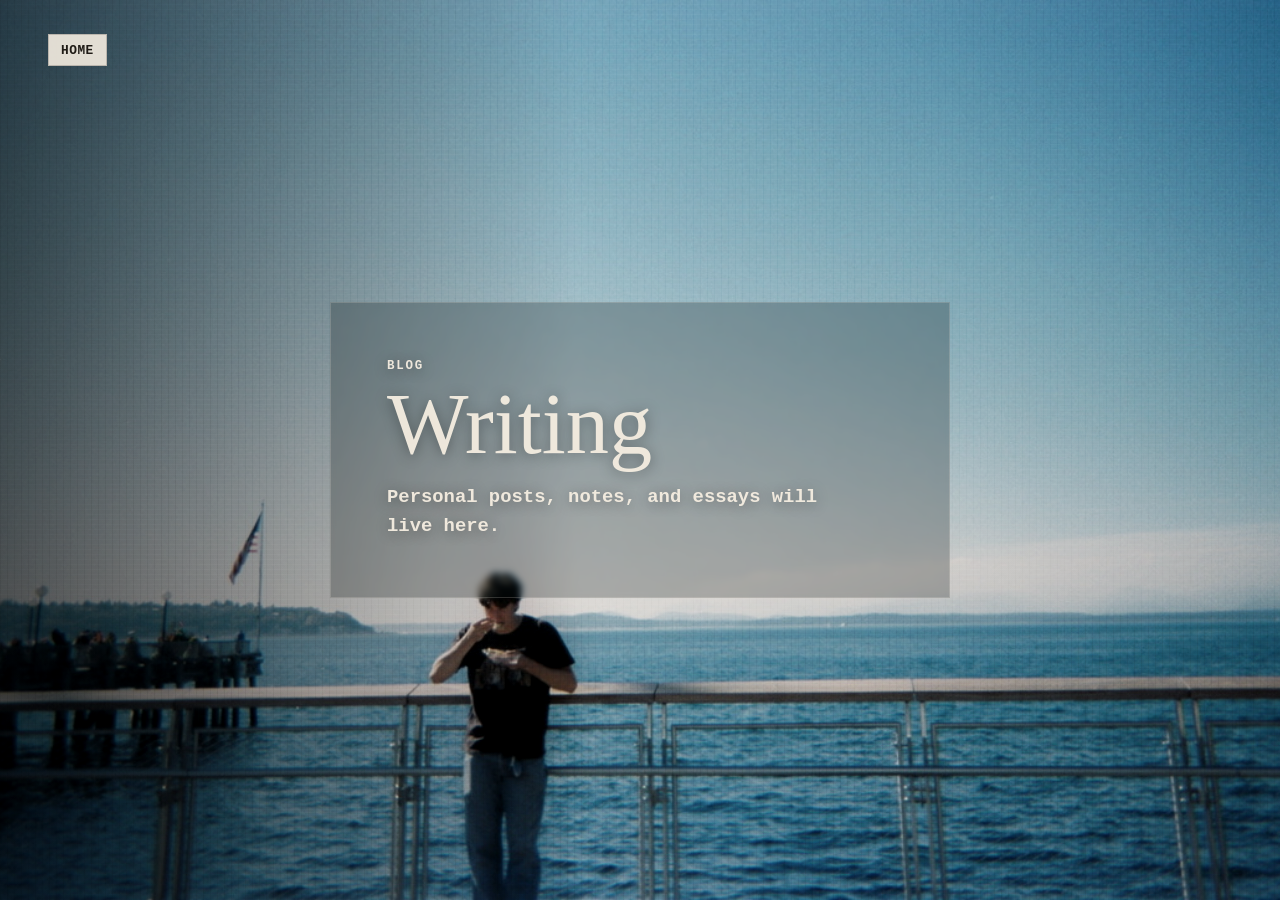
==== blog.html @ 5908309c "Initial Portfolio website push First Demo, Basic Backbone with all tabs. Will start with about secti" ====
<!DOCTYPE html>
<html lang="en">
  <head>
    <meta charset="UTF-8" />
    <meta name="viewport" content="width=device-width, initial-scale=1.0" />
    <title>Blog | Eli Gault-Crabb</title>
    <link rel="stylesheet" href="styles.css" />
  </head>
  <body>
    <main class="branch-page">
      <a class="home-return" href="index.html">Home</a>
      <section class="branch-card">
        <p class="branch-kicker">Blog</p>
        <h1>Writing</h1>
        <p>Personal posts, notes, and essays will live here.</p>
      </section>
    </main>
  </body>
</html>
---- styles.css ----
:root {
  --paper: #f5eee1;
  --polaroid: #eee5d4;
  --sketch-paper: #eeeae2;
  --ink: #1f1b16;
  --washed-blue: #6db8cf;
  --flash-red: #e75d49;
  --shadow: rgba(12, 18, 20, 0.28);
  --retro-type: "Courier New", Courier, "Lucida Console", Monaco, monospace;
}

* {
  box-sizing: border-box;
}

html,
body {
  min-height: 100%;
}

body {
  margin: 0;
  color: var(--paper);
  font-family: var(--retro-type);
  background: #111;
  font-weight: 700;
}

body.modal-open {
  overflow: hidden;
}

body::before {
  content: "";
  position: fixed;
  inset: 0;
  background:
    linear-gradient(90deg, rgba(8, 13, 15, 0.62), rgba(8, 13, 15, 0.13) 45%, rgba(8, 13, 15, 0.2)),
    url("assets/background.jpeg") center / cover no-repeat;
  filter: saturate(0.74) contrast(1.12) sepia(0.12);
  z-index: -3;
}

body::after {
  content: "";
  position: fixed;
  inset: 0;
  pointer-events: none;
  background:
    radial-gradient(circle at 50% 35%, transparent 0 42%, rgba(14, 10, 8, 0.18) 100%),
    repeating-linear-gradient(0deg, rgba(255, 255, 255, 0.045) 0 1px, transparent 1px 5px),
    repeating-linear-gradient(90deg, rgba(0, 0, 0, 0.08) 0 1px, transparent 1px 7px);
  mix-blend-mode: overlay;
  opacity: 0.72;
  z-index: -2;
}

.site-shell {
  min-height: 100vh;
  display: grid;
  grid-template-columns: minmax(114px, 148px) 1fr;
  gap: clamp(28px, 6vw, 86px);
  padding: clamp(22px, 4vw, 48px);
}

.nav-panel {
  position: fixed;
  left: clamp(18px, 3.2vw, 42px);
  top: clamp(58px, 9vh, 86px);
  bottom: clamp(18px, 3vw, 34px);
  z-index: 3;
  display: flex;
  flex-direction: column;
  justify-content: flex-start;
  gap: 0;
  pointer-events: none;
}

.camera-label {
  margin: 0;
  letter-spacing: 0.04em;
  text-shadow: 0 2px 12px var(--shadow);
  position: fixed;
  top: clamp(18px, 3vw, 34px);
  left: clamp(22px, 4vw, 48px);
  width: max-content;
  max-width: calc(100vw - clamp(44px, 8vw, 96px));
  padding: 8px 12px 7px;
  overflow: visible;
  color: var(--ink);
  background: rgba(245, 238, 225, 0.9);
  border: 1px solid rgba(31, 27, 22, 0.2);
  font-family: var(--retro-type);
  font-size: clamp(0.54rem, 1vw, 0.82rem);
  font-weight: 700;
  line-height: 1.05;
  white-space: nowrap;
  z-index: 2;
}

.tab-list {
  display: grid;
  gap: clamp(2px, 0.48vh, 6px);
  margin-top: 0;
  justify-items: center;
  pointer-events: auto;
}

.tab-card {
  --tilt: -2deg;
  position: relative;
  width: clamp(78px, 7.1vw, 100px);
  aspect-ratio: 429 / 560;
  padding: 0;
  color: var(--ink);
  background: url("assets/polaroid_button_transparent_slot.png") center / contain no-repeat;
  border: 0;
  box-shadow:
    0 8px 16px rgba(0, 0, 0, 0.18),
    0 1px 3px rgba(0, 0, 0, 0.08);
  text-decoration: none;
  text-align: center;
  transform: rotate(var(--tilt));
  text-shadow:
    0 1px 0 rgba(255, 255, 255, 0.55);
  transition:
    transform 220ms cubic-bezier(0.16, 1, 0.3, 1),
    filter 180ms ease,
    box-shadow 180ms ease;
}

.tab-card:nth-child(2) {
  --tilt: 1.7deg;
}

.tab-card:nth-child(3) {
  --tilt: -1.2deg;
}

.tab-card:nth-child(4) {
  --tilt: 2.4deg;
}

.tab-card:nth-child(5) {
  --tilt: -1.8deg;
}

.tab-card::before,
.tab-card::after {
  content: none;
}

.tab-card::before {
  content: attr(data-preview);
  position: absolute;
  left: calc(100% + 10px);
  top: 35%;
  width: 150px;
  padding: 7px 9px;
  color: rgba(31, 27, 22, 0.86);
  background: rgba(245, 238, 225, 0.9);
  border: 1px solid rgba(31, 27, 22, 0.12);
  box-shadow: 0 8px 20px rgba(0, 0, 0, 0.16);
  font-family: var(--retro-type);
  font-size: 0.58rem;
  font-weight: 700;
  line-height: 1.25;
  opacity: 0;
  pointer-events: none;
  transform: translateX(-8px) rotate(1deg);
  transition:
    opacity 170ms ease,
    transform 170ms ease;
  z-index: 4;
}

.tab-card:hover,
.tab-card:focus-visible {
  transform: rotate(calc(var(--tilt) + 1.4deg)) translateY(-4px) scale(1.025);
  filter: contrast(1.04) saturate(1.02);
  box-shadow:
    0 14px 24px rgba(0, 0, 0, 0.26),
    0 2px 6px rgba(0, 0, 0, 0.12);
  outline: none;
}

.tab-card:hover::before,
.tab-card:focus-visible::before {
  opacity: 1;
  transform: translateX(0) rotate(1deg);
}

.tab-photo {
  display: block;
  position: absolute;
  left: 17%;
  top: 18%;
  width: 66%;
  height: 51%;
  overflow: hidden;
  background:
    rgba(231, 225, 214, 0.72),
    var(--sketch-paper);
  border: 0;
  box-shadow: inset 0 0 10px rgba(0, 0, 0, 0.06);
}

.tab-photo img {
  display: block;
  width: 100%;
  height: 100%;
  object-fit: contain;
  padding: 4%;
  mix-blend-mode: multiply;
  filter: grayscale(1) contrast(1.08) brightness(0.96) sepia(0.04);
  transition: transform 220ms ease;
}

.tab-card:hover .tab-photo img,
.tab-card:focus-visible .tab-photo img {
  transform: scale(1.04);
}

.tab-title {
  display: block;
  position: absolute;
  left: 12%;
  right: 12%;
  bottom: 9%;
  margin-top: 0;
  font-family: "Bradley Hand", "Marker Felt", "Comic Sans MS", cursive;
  font-size: clamp(0.58rem, 0.7vw, 0.72rem);
  font-weight: 500;
  letter-spacing: 0;
  line-height: 1;
  text-transform: none;
}

.social-links {
  position: fixed;
  right: clamp(16px, 3vw, 34px);
  bottom: clamp(16px, 3vw, 34px);
  display: flex;
  gap: clamp(8px, 1.1vw, 14px);
  z-index: 2;
}

.social-link {
  width: clamp(34px, 3.3vw, 46px);
  aspect-ratio: 1;
  display: grid;
  place-items: center;
  color: var(--paper);
  background: rgba(12, 18, 20, 0.18);
  border: 2px solid rgba(245, 238, 225, 0.95);
  border-radius: 50%;
  box-shadow:
    0 8px 24px rgba(0, 0, 0, 0.32),
    inset 0 0 18px rgba(245, 238, 225, 0.1);
  text-decoration: none;
  transition:
    transform 180ms ease,
    background-color 180ms ease,
    border-color 180ms ease;
}

.social-link:hover,
.social-link:focus-visible {
  transform: translateY(-3px);
  background: rgba(245, 238, 225, 0.18);
  border-color: var(--flash-red);
  outline: none;
}

.social-link svg {
  width: 52%;
  height: 52%;
  fill: currentColor;
  filter: drop-shadow(0 2px 6px rgba(0, 0, 0, 0.45));
}

.book-modal {
  position: fixed;
  inset: 0;
  z-index: 10;
  display: grid;
  place-items: center;
  padding: clamp(82px, 11vh, 124px) clamp(22px, 4vw, 54px) clamp(26px, 5vh, 54px) clamp(150px, 15vw, 230px);
  opacity: 0;
  pointer-events: none;
  transition: opacity 220ms ease;
}

.book-modal[aria-hidden="false"] {
  opacity: 1;
  pointer-events: auto;
}

.book-backdrop {
  position: absolute;
  inset: 0;
  padding: 0;
  background: rgba(6, 10, 12, 0.08);
  border: 0;
  cursor: default;
}

.open-book {
  position: relative;
  width: min(78vw, 1040px);
  min-height: min(72vh, 650px);
  display: grid;
  grid-template-columns: 1fr 1fr;
  color: var(--ink);
  isolation: isolate;
  opacity: 0;
  transform: translateY(18px) scale(0.985);
  transition:
    opacity 260ms ease,
    transform 260ms cubic-bezier(0.16, 1, 0.3, 1);
}

.book-modal[aria-hidden="false"] .open-book {
  opacity: 1;
  transform: translateY(0) scale(1);
}

.open-book::before,
.open-book::after {
  content: "";
  position: absolute;
  inset: 0;
  border-radius: 7px 11px 10px 7px;
  pointer-events: none;
}

.open-book::before {
  background:
    linear-gradient(90deg, rgba(0, 0, 0, 0.11), transparent 3%, transparent 97%, rgba(0, 0, 0, 0.13)),
    linear-gradient(180deg, rgba(255, 255, 255, 0.44), transparent 32%),
    rgba(243, 239, 230, 0.96);
  box-shadow:
    0 18px 34px rgba(0, 0, 0, 0.26),
    9px 8px 0 rgba(215, 211, 204, 0.78);
  z-index: -2;
}

.open-book::after {
  background:
    radial-gradient(circle at 22% 18%, rgba(255, 255, 255, 0.55), transparent 34%),
    repeating-linear-gradient(0deg, rgba(58, 49, 38, 0.025) 0 1px, transparent 1px 5px),
    repeating-linear-gradient(90deg, rgba(58, 49, 38, 0.018) 0 1px, transparent 1px 6px);
  mix-blend-mode: multiply;
  opacity: 0.72;
  z-index: 1;
}

.book-page {
  min-height: min(72vh, 650px);
  padding: clamp(34px, 5vw, 66px);
  background:
    radial-gradient(circle at 22% 20%, rgba(255, 255, 255, 0.62), transparent 30%),
    linear-gradient(90deg, rgba(250, 248, 241, 0.98), rgba(236, 232, 222, 0.94));
  border-top: 1px solid rgba(97, 86, 70, 0.14);
  border-bottom: 1px solid rgba(97, 86, 70, 0.16);
}

.book-page-left {
  border-left: 1px solid rgba(97, 86, 70, 0.14);
  border-radius: 8px 0 0 8px;
  box-shadow: inset -24px 0 34px rgba(0, 0, 0, 0.08);
}

.book-page-right {
  border-right: 1px solid rgba(97, 86, 70, 0.14);
  border-radius: 0 8px 8px 0;
  box-shadow: inset 24px 0 34px rgba(0, 0, 0, 0.08);
}

.book-spine {
  position: absolute;
  top: 0;
  bottom: 0;
  left: 50%;
  width: 34px;
  transform: translateX(-50%);
  background:
    linear-gradient(90deg, transparent, rgba(0, 0, 0, 0.15) 42%, rgba(255, 255, 255, 0.36) 50%, rgba(0, 0, 0, 0.14) 58%, transparent);
  filter: blur(0.2px);
  pointer-events: none;
  z-index: 2;
}

.book-close {
  position: absolute;
  top: clamp(18px, 2.8vw, 28px);
  right: clamp(20px, 3vw, 34px);
  width: 44px;
  height: 44px;
  padding: 0;
  display: grid;
  place-items: center;
  background: transparent;
  border: 0;
  cursor: pointer;
  z-index: 3;
}

.book-close span {
  position: absolute;
  width: 36px;
  height: 4px;
  background: #050505;
  transform: rotate(45deg);
}

.book-close span:last-child {
  transform: rotate(-45deg);
}

.book-page h1 {
  margin: 0;
  font-family: "Bradley Hand", "Marker Felt", "Comic Sans MS", cursive;
  font-size: clamp(2rem, 5vw, 4.5rem);
  font-weight: 500;
}

.about-note {
  display: grid;
  grid-template-columns: 86px 1fr;
  gap: 18px;
  align-items: start;
  max-width: 430px;
  margin-top: 22px;
}

.about-note img {
  width: 86px;
  aspect-ratio: 1;
  object-fit: contain;
  padding: 10px;
  background: rgba(231, 225, 214, 0.74);
  mix-blend-mode: multiply;
}

.about-note p {
  margin: 0;
  font-size: clamp(0.86rem, 1.2vw, 1rem);
  line-height: 1.65;
}

.daily-note {
  position: fixed;
  right: clamp(16px, 3vw, 34px);
  top: clamp(78px, 10vh, 112px);
  width: min(230px, 42vw);
  padding: 14px 34px 14px 14px;
  color: rgba(31, 27, 22, 0.9);
  background: rgba(245, 238, 225, 0.88);
  border: 1px solid rgba(31, 27, 22, 0.16);
  box-shadow: 0 8px 22px rgba(0, 0, 0, 0.18);
  transform: rotate(1deg);
  z-index: 2;
}

.daily-note p {
  margin: 0 0 8px;
  font-size: 0.68rem;
  letter-spacing: 0.1em;
  text-transform: uppercase;
}

.daily-note span {
  display: block;
  font-size: 0.78rem;
  line-height: 1.45;
}

.daily-note-close,
.contact-close {
  position: absolute;
  top: 6px;
  right: 8px;
  padding: 0;
  color: var(--ink);
  background: transparent;
  border: 0;
  font: inherit;
  line-height: 1;
  cursor: pointer;
}

.contact-modal {
  position: fixed;
  inset: 0;
  z-index: 11;
  display: grid;
  place-items: center;
  padding: 24px;
  opacity: 0;
  pointer-events: none;
  transition: opacity 200ms ease;
}

.contact-modal[aria-hidden="false"] {
  opacity: 1;
  pointer-events: auto;
}

.contact-card {
  position: relative;
  width: min(360px, 88vw);
  padding: 26px 24px 24px;
  color: rgba(31, 27, 22, 0.92);
  background: rgba(245, 238, 225, 0.94);
  border: 1px solid rgba(31, 27, 22, 0.14);
  box-shadow: 0 18px 34px rgba(0, 0, 0, 0.26);
  transform: translateY(16px) rotate(-0.7deg) scale(0.985);
  transition: transform 220ms cubic-bezier(0.16, 1, 0.3, 1);
}

.contact-modal[aria-hidden="false"] .contact-card {
  transform: translateY(0) rotate(-0.7deg) scale(1);
}

.contact-card h2 {
  margin: 0 0 14px;
  font-family: "Bradley Hand", "Marker Felt", "Comic Sans MS", cursive;
  font-size: 2.2rem;
  font-weight: 500;
}

.contact-email {
  display: inline-block;
  color: var(--ink);
  font-size: 0.82rem;
  line-height: 1.4;
}

.contact-card-links {
  display: flex;
  flex-wrap: wrap;
  gap: 10px;
  margin-top: 18px;
}

.contact-card-links a {
  color: var(--ink);
  font-size: 0.72rem;
  text-transform: uppercase;
}

.version-tag {
  position: fixed;
  left: clamp(18px, 3.2vw, 42px);
  bottom: 12px;
  margin: 0;
  color: rgba(245, 238, 225, 0.68);
  font-size: 0.58rem;
  letter-spacing: 0.08em;
  text-transform: uppercase;
  z-index: 2;
}

.branch-page {
  min-height: 100vh;
  display: grid;
  place-items: center;
  padding: clamp(22px, 4vw, 48px);
}

.home-return {
  position: fixed;
  top: clamp(18px, 3vw, 34px);
  left: clamp(22px, 4vw, 48px);
  padding: 8px 12px 7px;
  color: var(--ink);
  background: rgba(245, 238, 225, 0.9);
  border: 1px solid rgba(31, 27, 22, 0.2);
  font-size: clamp(0.54rem, 1vw, 0.82rem);
  letter-spacing: 0.04em;
  text-decoration: none;
  text-transform: uppercase;
}

.branch-card {
  width: min(620px, 88vw);
  padding: clamp(28px, 5vw, 56px);
  color: rgba(245, 238, 225, 0.94);
  background: rgba(12, 18, 20, 0.24);
  border: 1px solid rgba(245, 238, 225, 0.18);
  backdrop-filter: blur(3px);
  text-shadow: 0 2px 14px rgba(0, 0, 0, 0.36);
}

.branch-kicker {
  margin: 0 0 10px;
  font-size: 0.78rem;
  letter-spacing: 0.14em;
  text-transform: uppercase;
}

.branch-card h1 {
  margin: 0;
  font-family: "Bradley Hand", "Marker Felt", "Comic Sans MS", cursive;
  font-size: clamp(2.6rem, 7vw, 5.4rem);
  font-weight: 500;
  line-height: 0.95;
}

.branch-card p:last-child {
  max-width: 460px;
  margin: 18px 0 0;
  font-size: clamp(0.98rem, 1.7vw, 1.18rem);
  line-height: 1.55;
}

@media (max-width: 760px) {
  .site-shell {
    min-height: 100svh;
    grid-template-columns: 1fr;
    align-content: space-between;
    gap: 24px;
  }

  .nav-panel {
    left: 0;
    right: 0;
    top: auto;
    bottom: 68px;
    align-items: center;
    pointer-events: none;
  }

  .tab-list {
    width: min(94vw, 420px);
    display: flex;
    justify-content: center;
    gap: 4px;
    overflow-x: auto;
    padding: 7px 8px;
    margin-top: 0;
    background: rgba(12, 18, 20, 0.18);
    border: 1px solid rgba(245, 238, 225, 0.14);
    backdrop-filter: blur(4px);
  }

  .tab-card {
    flex: 0 0 auto;
    width: 54px;
  }

  .tab-card::before {
    content: none;
  }

  .tab-title {
    font-size: 0.47rem;
    overflow-wrap: anywhere;
  }

  .camera-label {
    left: 16px;
    max-width: calc(100vw - 32px);
    font-size: clamp(0.42rem, 1.8vw, 0.62rem);
  }

  .social-links {
    right: 14px;
    bottom: 14px;
    gap: 8px;
  }

  .social-link {
    width: 32px;
    border-width: 2px;
  }

  .daily-note {
    top: auto;
    right: 14px;
    bottom: 126px;
    width: min(240px, 72vw);
  }

  .book-modal {
    padding: 86px 14px 120px;
  }

  .open-book {
    width: min(94vw, 560px);
    min-height: 58vh;
  }

  .book-page {
    min-height: 58vh;
    padding: 24px;
  }

  .book-spine {
    width: 20px;
  }

  .book-close {
    top: 14px;
    right: 14px;
  }

  .book-close span {
    width: 30px;
    height: 3px;
  }

  .about-note {
    grid-template-columns: 1fr;
    gap: 12px;
  }

  .about-note img {
    width: 72px;
  }

  .home-return {
    left: 16px;
  }
}
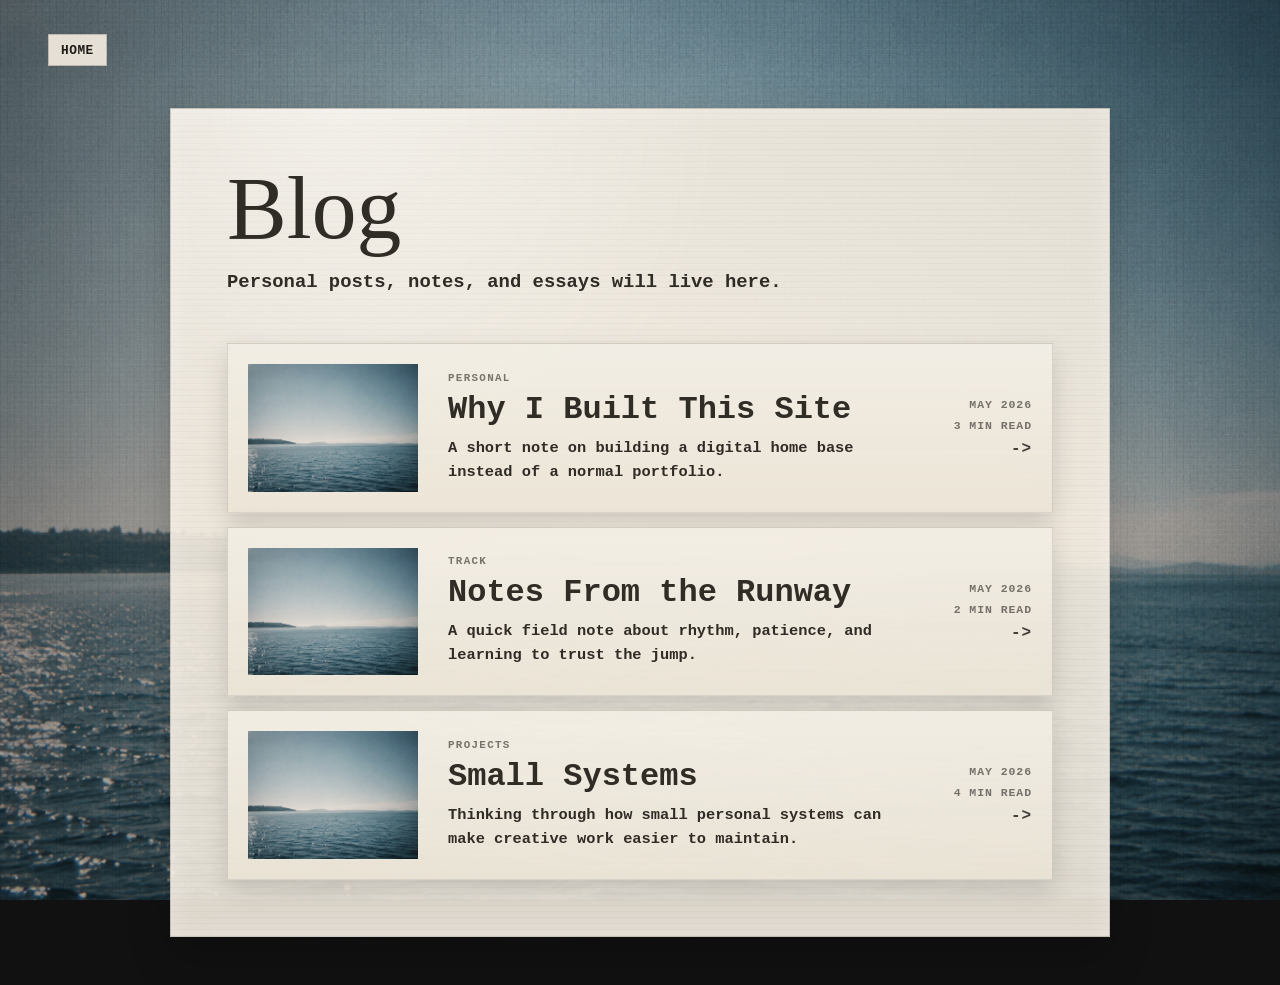
==== commit 97da067d: "Build static portfolio blog system" ====
--- a/blog.html
+++ b/blog.html
@@ -6,14 +6,16 @@
     <title>Blog | Eli Gault-Crabb</title>
     <link rel="stylesheet" href="styles.css" />
   </head>
-  <body>
-    <main class="branch-page">
+  <body class="branch-body">
+    <main class="branch-page blog-page">
       <a class="home-return" href="index.html">Home</a>
-      <section class="branch-card">
-        <p class="branch-kicker">Blog</p>
-        <h1>Writing</h1>
-        <p>Personal posts, notes, and essays will live here.</p>
+      <section class="blog-header">
+        <h1 class="blog-title">Blog</h1>
+        <p class="blog-intro">Personal posts, notes, and essays will live here.</p>
+        <div class="blog-list" id="blog-list" aria-live="polite"></div>
       </section>
     </main>
+    <script src="blogPosts.js"></script>
+    <script src="blogPage.js"></script>
   </body>
 </html>
--- a/styles.css
+++ b/styles.css
@@ -1,12 +1,35 @@
 :root {
   --paper: #f5eee1;
-  --polaroid: #eee5d4;
   --sketch-paper: #eeeae2;
   --ink: #1f1b16;
-  --washed-blue: #6db8cf;
   --flash-red: #e75d49;
   --shadow: rgba(12, 18, 20, 0.28);
   --retro-type: "Courier New", Courier, "Lucida Console", Monaco, monospace;
+
+  /* ABOUT MODAL DESIGN CONTROLS
+     Make the modal wider/smaller: change --about-modal-width.
+     Make the modal taller/shorter: change --about-modal-height.
+     Make the photo bigger: change --about-photo-width and --about-photo-height.
+     Move the photo: change --about-photo-top and --about-photo-left.
+     Increase/decrease text size: change --about-intro-font-size and --about-currently-card-font-size.
+     Move the Currently card: change --about-currently-card-top and --about-currently-card-left.
+     Adjust notebook breathing room: change --about-page-padding.
+     Make shadows softer/stronger: change --about-shadow-strength. */
+  --about-modal-width: min(78vw, 1040px);
+  --about-modal-height: min(72vh, 650px);
+  --about-page-padding: clamp(34px, 5vw, 66px);
+  --about-title-font-size: clamp(2rem, 5vw, 4.5rem);
+  --about-shadow-strength: 0.26;
+  --about-photo-width: min(100%, 390px);
+  --about-photo-height: clamp(260px, 40vh, 420px);
+  --about-photo-top: clamp(18px, 3.2vw, 34px);
+  --about-photo-left: 0px;
+  --about-intro-font-size: clamp(0.9rem, 1.2vw, 1.02rem);
+  --about-intro-line-height: 1.7;
+  --about-currently-card-width: 100%;
+  --about-currently-card-top: clamp(20px, 3vw, 30px);
+  --about-currently-card-left: 0px;
+  --about-currently-card-font-size: clamp(0.82rem, 1vw, 0.94rem);
 }
 
 * {
@@ -39,6 +62,13 @@
     url("assets/background.jpeg") center / cover no-repeat;
   filter: saturate(0.74) contrast(1.12) sepia(0.12);
   z-index: -3;
+}
+
+.branch-body::before {
+  background:
+    linear-gradient(90deg, rgba(8, 13, 15, 0.3), rgba(8, 13, 15, 0.08) 45%, rgba(8, 13, 15, 0.16)),
+    url("assets/branch-background.png") center / cover no-repeat;
+  filter: saturate(0.78) contrast(1.08) sepia(0.08);
 }
 
 body::after {
@@ -286,6 +316,7 @@
   display: grid;
   place-items: center;
   padding: clamp(82px, 11vh, 124px) clamp(22px, 4vw, 54px) clamp(26px, 5vh, 54px) clamp(150px, 15vw, 230px);
+  overflow-y: auto;
   opacity: 0;
   pointer-events: none;
   transition: opacity 220ms ease;
@@ -320,6 +351,11 @@
     transform 260ms cubic-bezier(0.16, 1, 0.3, 1);
 }
 
+.about-book {
+  width: var(--about-modal-width);
+  min-height: var(--about-modal-height);
+}
+
 .book-modal[aria-hidden="false"] .open-book {
   opacity: 1;
   transform: translateY(0) scale(1);
@@ -345,6 +381,12 @@
   z-index: -2;
 }
 
+.about-book::before {
+  box-shadow:
+    0 18px 34px rgba(0, 0, 0, var(--about-shadow-strength)),
+    9px 8px 0 rgba(215, 211, 204, 0.78);
+}
+
 .open-book::after {
   background:
     radial-gradient(circle at 22% 18%, rgba(255, 255, 255, 0.55), transparent 34%),
@@ -363,6 +405,12 @@
     linear-gradient(90deg, rgba(250, 248, 241, 0.98), rgba(236, 232, 222, 0.94));
   border-top: 1px solid rgba(97, 86, 70, 0.14);
   border-bottom: 1px solid rgba(97, 86, 70, 0.16);
+}
+
+.about-left-page,
+.about-right-page {
+  min-height: var(--about-modal-height);
+  padding: var(--about-page-padding);
 }
 
 .book-page-left {
@@ -391,7 +439,7 @@
   z-index: 2;
 }
 
-.book-close {
+.modal-close {
   position: absolute;
   top: clamp(18px, 2.8vw, 28px);
   right: clamp(20px, 3vw, 34px);
@@ -404,18 +452,46 @@
   border: 0;
   cursor: pointer;
   z-index: 3;
-}
-
-.book-close span {
+  transform: rotate(0deg) scale(1);
+  transition:
+    filter 160ms ease,
+    transform 160ms ease;
+}
+
+.modal-close span {
   position: absolute;
   width: 36px;
   height: 4px;
   background: #050505;
   transform: rotate(45deg);
-}
-
-.book-close span:last-child {
+  transition:
+    background-color 160ms ease,
+    box-shadow 160ms ease;
+}
+
+.modal-close span:last-child {
   transform: rotate(-45deg);
+}
+
+.modal-close:hover,
+.modal-close:focus-visible {
+  filter: drop-shadow(0 0 10px rgba(231, 93, 73, 0.5));
+  transform: rotate(3deg) scale(1.08);
+}
+
+.modal-close:hover span,
+.modal-close:focus-visible span {
+  background: var(--flash-red);
+  box-shadow: 0 0 10px rgba(231, 93, 73, 0.42);
+}
+
+.modal-close:focus-visible {
+  outline: 2px solid rgba(231, 93, 73, 0.65);
+  outline-offset: 4px;
+}
+
+.modal-close:active {
+  transform: rotate(1deg) scale(0.94);
 }
 
 .book-page h1 {
@@ -425,28 +501,124 @@
   font-weight: 500;
 }
 
-.about-note {
-  display: grid;
-  grid-template-columns: 86px 1fr;
-  gap: 18px;
-  align-items: start;
-  max-width: 430px;
-  margin-top: 22px;
-}
-
-.about-note img {
-  width: 86px;
-  aspect-ratio: 1;
-  object-fit: contain;
-  padding: 10px;
-  background: rgba(231, 225, 214, 0.74);
-  mix-blend-mode: multiply;
-}
-
-.about-note p {
+.about-title {
+  font-size: var(--about-title-font-size);
+}
+
+.about-photo-card {
+  position: relative;
+  width: var(--about-photo-width);
+  margin: var(--about-photo-top) auto 0;
+  padding: 14px 14px 34px;
+  background:
+    linear-gradient(180deg, rgba(255, 255, 255, 0.72), rgba(236, 230, 218, 0.92)),
+    #f2ede2;
+  border: 1px solid rgba(92, 80, 62, 0.16);
+  box-shadow:
+    0 12px 24px rgba(46, 36, 24, 0.22),
+    inset 0 0 18px rgba(255, 255, 255, 0.5);
+  transform: translateX(var(--about-photo-left)) rotate(-1.2deg);
+}
+
+.about-photo-card::before,
+.about-photo-card::after {
+  content: "";
+  position: absolute;
+  top: -15px;
+  width: 92px;
+  height: 28px;
+  background:
+    repeating-linear-gradient(90deg, rgba(150, 133, 93, 0.16) 0 1px, transparent 1px 7px),
+    rgba(225, 213, 179, 0.74);
+  box-shadow: 0 2px 7px rgba(47, 39, 26, 0.12);
+}
+
+.about-photo-card::before {
+  left: 34px;
+  transform: rotate(-8deg);
+}
+
+.about-photo-card::after {
+  right: 42px;
+  transform: rotate(7deg);
+}
+
+.about-photo {
+  display: block;
+  width: 100%;
+  height: var(--about-photo-height);
+  object-fit: cover;
+  object-position: center 44%;
+  border: 1px solid rgba(87, 76, 62, 0.18);
+  filter: saturate(0.92) contrast(1.02) sepia(0.08);
+}
+
+.about-photo-caption {
+  margin-top: 12px;
+  text-align: center;
+  font-family: "Bradley Hand", "Marker Felt", "Comic Sans MS", cursive;
+  font-size: clamp(0.82rem, 1.2vw, 1rem);
+  color: rgba(24, 22, 19, 0.84);
+}
+
+.about-intro {
+  max-width: 420px;
+  margin: clamp(24px, 5vw, 58px) auto 0;
+}
+
+.about-intro h2 {
+  margin: 0 0 18px;
+  font-family: var(--retro-type);
+  font-size: clamp(1.7rem, 2.6vw, 2.5rem);
+  font-weight: 700;
+  line-height: 1.1;
+  color: rgba(26, 23, 18, 0.92);
+}
+
+.about-intro p {
+  margin: 0 0 16px;
+  font-family: var(--retro-type);
+  font-size: var(--about-intro-font-size);
+  font-weight: 700;
+  line-height: var(--about-intro-line-height);
+  color: rgba(34, 30, 24, 0.83);
+}
+
+.currently-card {
+  width: var(--about-currently-card-width);
+  margin-top: var(--about-currently-card-top);
+  padding: 18px 20px;
+  background:
+    repeating-linear-gradient(0deg, rgba(75, 63, 48, 0.035) 0 1px, transparent 1px 26px),
+    rgba(248, 243, 230, 0.78);
+  border: 1px solid rgba(88, 73, 52, 0.18);
+  box-shadow: 5px 6px 0 rgba(76, 64, 43, 0.08);
+  transform: translateX(var(--about-currently-card-left)) rotate(0.45deg);
+}
+
+.currently-card h3 {
+  margin: 0 0 12px;
+  font-family: var(--retro-type);
+  font-size: clamp(1rem, 1.4vw, 1.2rem);
+  font-weight: 700;
+}
+
+.currently-list {
   margin: 0;
-  font-size: clamp(0.86rem, 1.2vw, 1rem);
-  line-height: 1.65;
+  padding-left: 18px;
+}
+
+.currently-list li {
+  margin: 0 0 10px;
+  font-family: var(--retro-type);
+  font-size: var(--about-currently-card-font-size);
+  font-weight: 700;
+  line-height: 1.45;
+  color: rgba(35, 31, 25, 0.84);
+}
+
+.currently-list li:last-child {
+  margin-bottom: 0;
 }
 
 .daily-note {
@@ -562,6 +734,32 @@
   z-index: 2;
 }
 
+.local-time-counter {
+  position: fixed;
+  left: clamp(18px, 3.2vw, 42px);
+  bottom: 30px;
+  display: inline-flex;
+  align-items: baseline;
+  gap: 7px;
+  color: rgba(245, 238, 225, 0.7);
+  font-family: var(--retro-type);
+  font-size: 0.58rem;
+  letter-spacing: 0.08em;
+  text-shadow: 0 2px 10px rgba(0, 0, 0, 0.32);
+  text-transform: uppercase;
+  z-index: 2;
+}
+
+.local-time-counter span {
+  color: rgba(245, 238, 225, 0.46);
+}
+
+.local-time-counter strong {
+  font-size: 0.68rem;
+  font-weight: 700;
+  letter-spacing: 0.12em;
+}
+
 .branch-page {
   min-height: 100vh;
   display: grid;
@@ -583,6 +781,26 @@
   text-transform: uppercase;
 }
 
+.branch-return-links {
+  position: fixed;
+  top: clamp(18px, 3vw, 34px);
+  left: clamp(22px, 4vw, 48px);
+  display: flex;
+  gap: 8px;
+  z-index: 4;
+}
+
+.branch-return-links a {
+  padding: 8px 12px 7px;
+  color: var(--ink);
+  background: rgba(245, 238, 225, 0.9);
+  border: 1px solid rgba(31, 27, 22, 0.2);
+  font-size: clamp(0.54rem, 1vw, 0.82rem);
+  letter-spacing: 0.04em;
+  text-decoration: none;
+  text-transform: uppercase;
+}
+
 .branch-card {
   width: min(620px, 88vw);
   padding: clamp(28px, 5vw, 56px);
@@ -608,14 +826,193 @@
   line-height: 0.95;
 }
 
-.branch-card p:last-child {
+.branch-card > p:last-child {
   max-width: 460px;
   margin: 18px 0 0;
   font-size: clamp(0.98rem, 1.7vw, 1.18rem);
   line-height: 1.55;
 }
 
+.blog-page,
+.blog-post-page {
+  align-items: start;
+  padding-top: clamp(84px, 12vh, 128px);
+}
+
+.blog-header,
+.blog-post {
+  width: min(940px, 88vw);
+  padding: clamp(28px, 5vw, 56px);
+  color: rgba(31, 27, 22, 0.92);
+  background:
+    radial-gradient(circle at 18% 0%, rgba(255, 255, 255, 0.42), transparent 34%),
+    repeating-linear-gradient(0deg, rgba(73, 58, 41, 0.035) 0 1px, transparent 1px 6px),
+    rgba(245, 238, 225, 0.9);
+  border: 1px solid rgba(31, 27, 22, 0.14);
+  box-shadow:
+    0 18px 40px rgba(0, 0, 0, 0.22),
+    inset 0 0 28px rgba(255, 255, 255, 0.32);
+  text-shadow: none;
+}
+
+.blog-title,
+.blog-post-title {
+  margin: 0;
+  font-family: "Bradley Hand", "Marker Felt", "Comic Sans MS", cursive;
+  font-size: clamp(2.8rem, 7vw, 5.6rem);
+  font-weight: 500;
+  line-height: 0.95;
+}
+
+.blog-intro {
+  max-width: 560px;
+  margin: 18px 0 0;
+  font-size: clamp(0.98rem, 1.7vw, 1.18rem);
+  line-height: 1.55;
+}
+
+.blog-list {
+  display: grid;
+  grid-template-columns: 1fr;
+  gap: 14px;
+  margin-top: clamp(28px, 5vw, 46px);
+}
+
+.blog-card {
+  display: grid;
+  grid-template-columns: minmax(112px, 170px) 1fr auto;
+  gap: clamp(16px, 3vw, 30px);
+  align-items: center;
+  padding: clamp(14px, 2.5vw, 20px);
+  color: rgba(31, 27, 22, 0.92);
+  background:
+    linear-gradient(180deg, rgba(255, 255, 255, 0.34), transparent),
+    rgba(236, 229, 214, 0.86);
+  border: 1px solid rgba(31, 27, 22, 0.12);
+  box-shadow: 0 10px 24px rgba(0, 0, 0, 0.14);
+  text-decoration: none;
+  transition:
+    background-color 180ms ease,
+    box-shadow 180ms ease,
+    transform 180ms ease;
+}
+
+.blog-card:hover,
+.blog-card:focus-visible {
+  background-color: rgba(248, 242, 231, 0.94);
+  box-shadow: 0 16px 34px rgba(0, 0, 0, 0.22);
+  transform: translateY(-2px) rotate(-0.2deg);
+}
+
+.blog-card:focus-visible {
+  outline: 2px solid rgba(245, 238, 225, 0.78);
+  outline-offset: 4px;
+}
+
+.blog-card-image {
+  width: 100%;
+  aspect-ratio: 4 / 3;
+  object-fit: cover;
+  filter: saturate(0.76) contrast(1.08) sepia(0.08);
+}
+
+.blog-card-meta,
+.blog-post-meta,
+.blog-post-detail {
+  margin: 0;
+  color: rgba(31, 27, 22, 0.58);
+  font-size: 0.68rem;
+  letter-spacing: 0.12em;
+  text-transform: uppercase;
+}
+
+.blog-card-title {
+  margin: 8px 0 10px;
+  font-size: clamp(1.25rem, 2.5vw, 2rem);
+  line-height: 1.1;
+}
+
+.blog-card-excerpt {
+  max-width: 560px;
+  margin: 0;
+  font-size: clamp(0.86rem, 1.2vw, 1rem);
+  line-height: 1.55;
+}
+
+.blog-card-link {
+  min-width: 112px;
+  display: grid;
+  justify-items: end;
+  gap: 8px;
+  color: rgba(31, 27, 22, 0.58);
+  font-size: 0.72rem;
+  letter-spacing: 0.08em;
+  text-transform: uppercase;
+}
+
+.blog-card-arrow {
+  color: rgba(31, 27, 22, 0.82);
+  font-size: 1rem;
+  transition: transform 180ms ease;
+}
+
+.blog-card:hover .blog-card-arrow,
+.blog-card:focus-visible .blog-card-arrow {
+  transform: translateX(4px);
+}
+
+.blog-post {
+  width: min(780px, 88vw);
+}
+
+.blog-inline-return {
+  display: inline-block;
+  margin-bottom: 18px;
+  color: rgba(31, 27, 22, 0.66);
+  font-size: 0.72rem;
+  letter-spacing: 0.1em;
+  text-transform: uppercase;
+}
+
+.blog-post-detail {
+  margin-top: 14px;
+}
+
+.blog-post-cover {
+  width: 100%;
+  max-height: 420px;
+  margin-top: clamp(22px, 4vw, 34px);
+  object-fit: cover;
+  filter: saturate(0.8) contrast(1.08) sepia(0.08);
+}
+
+.blog-post-content {
+  margin-top: clamp(22px, 4vw, 34px);
+  padding-top: clamp(18px, 3vw, 28px);
+  border-top: 1px solid rgba(31, 27, 22, 0.14);
+}
+
+.blog-post-content p {
+  max-width: 640px;
+  margin: 0 0 18px;
+  color: rgba(31, 27, 22, 0.86);
+  font-size: clamp(0.98rem, 1.4vw, 1.12rem);
+  line-height: 1.75;
+}
+
+.blog-empty {
+  margin: 0;
+  color: rgba(31, 27, 22, 0.7);
+}
+
 @media (max-width: 760px) {
+  :root {
+    --about-modal-width: min(94vw, 560px);
+    --about-modal-height: 58vh;
+    --about-page-padding: 24px;
+    --about-photo-height: clamp(220px, 42vh, 360px);
+  }
+
   .site-shell {
     min-height: 100svh;
     grid-template-columns: 1fr;
@@ -701,26 +1098,42 @@
     width: 20px;
   }
 
-  .book-close {
+  .modal-close {
     top: 14px;
     right: 14px;
   }
 
-  .book-close span {
+  .modal-close span {
     width: 30px;
     height: 3px;
   }
 
-  .about-note {
-    grid-template-columns: 1fr;
-    gap: 12px;
-  }
-
-  .about-note img {
-    width: 72px;
+  .about-photo-card {
+    padding: 10px 10px 28px;
+  }
+
+  .about-intro {
+    margin-top: 54px;
+  }
+
+  .currently-card {
+    padding: 14px 16px;
   }
 
   .home-return {
     left: 16px;
   }
-}
+
+  .branch-return-links {
+    left: 16px;
+  }
+
+  .blog-card {
+    grid-template-columns: 1fr;
+  }
+
+  .blog-card-link {
+    justify-items: start;
+    min-width: 0;
+  }
+}
